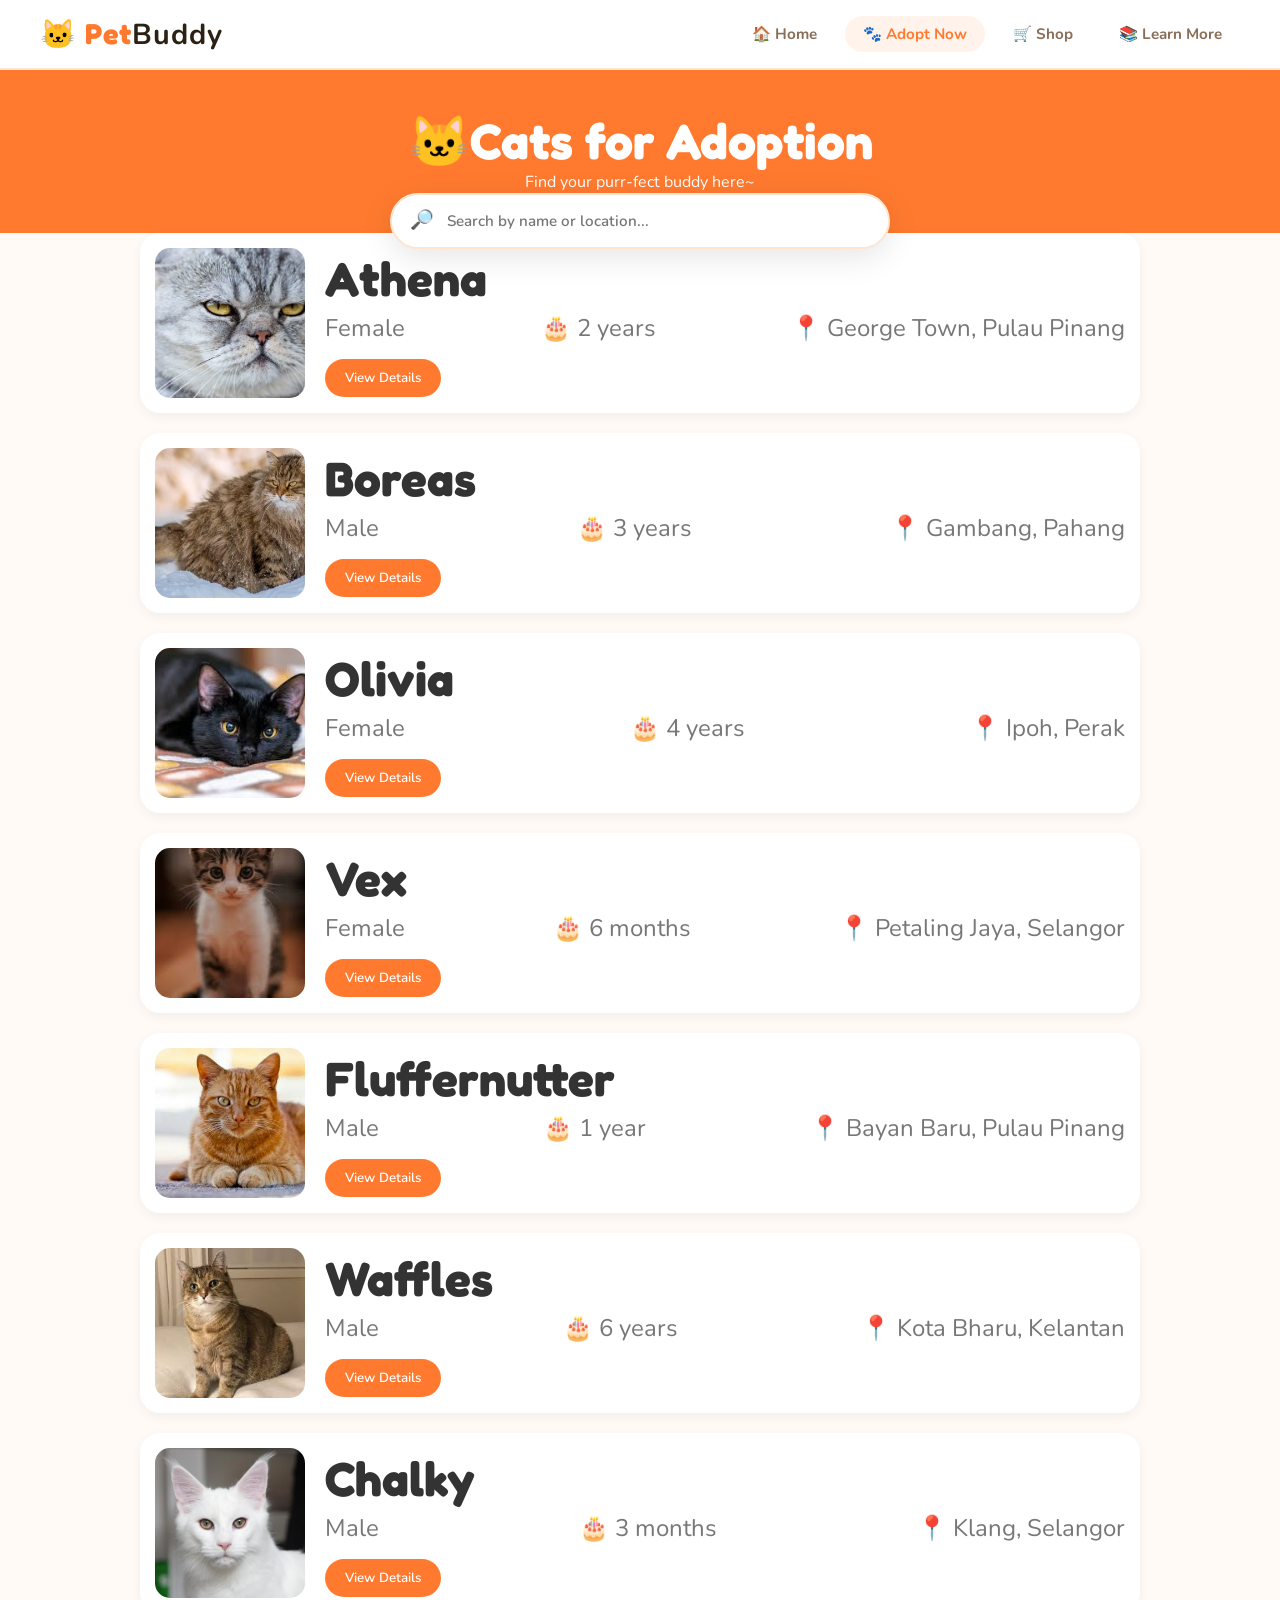
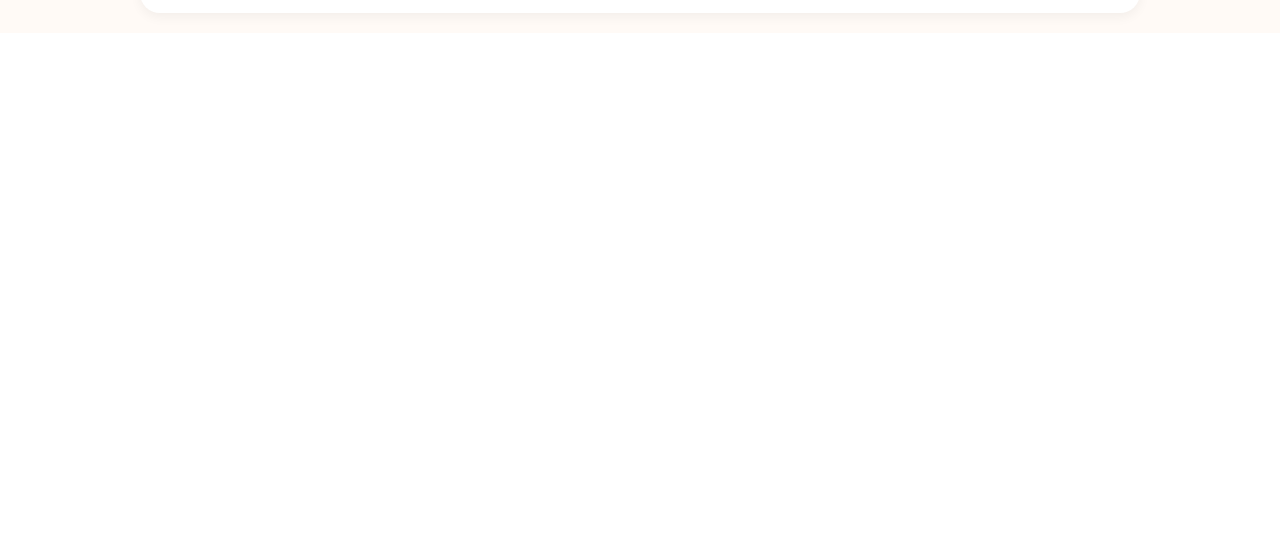
==== Catalogue.html @ 785731c1 "aa" ====
<!DOCTYPE html>
<html>

<head>
    <link rel="stylesheet" href="navbar.css">
    <link rel="stylesheet" href="catalogueStyle.css">
    <title>PetBuddy 🐱-Find Your Purr-fect friend!</title>
    <link href="https://fonts.googleapis.com/css2?family=Fredoka+One&family=Nunito:wght@400;600&display=swap"
        rel="stylesheet" />
</head>

<body>
    <!-- navigation bar -->
    <div id="navbar-container"></div>

    <section>
        <!--ADOPT PAGE-->
        <div id="adopt">
            <div class="catalogue-header">
                <h1 class="header-text">🐱Cats for Adoption </h1>
                <p>Find your purr-fect buddy here~</p>
                <div class="search-container-box">
                    <div class="search-wrapper">
                        <div id="suggestionsBox" class="suggest-drop"></div>
                        <span class="search-icon">🔎</span>
                        <input class="search-bar" id="searchInput" type="text"
                            placeholder="Search by name or location..." oninput="filterCats(); showSuggestions();"
                            autocomplete="off">
                    </div>
                </div>
            </div>
            <div class="cats-cards" id="catsCard">
            </div>
        </div>
        <div style="height: 500px; background: white;"></div>

        </div>
        </div>
    </section>
    <div id="catModal" class="modal">
        <div class="modal-content">
            <span class="close-btn" onclick="closePopup()">&times;</span>
            <div id="modalBody">
            </div>
        </div>
    </div>
    <script src="catalogueScript.js"></script>
    <script src="navbar.js"></script>
    
</body>

</html>
---- navbar.css ----
:root {
    --orange: #FF7A2F;
    --orange-light: #FF9A5C;
    --orange-dark: #E05A10;
    --orange-pale: #FFF3EC;
    --cream: #FFFAF6;
    --white: #FFFFFF;
    --text: #2D2014;
    --text-muted: #8A6E58;
}

* {
    margin: 0;
    padding: 0;
    box-sizing: border-box;
}

body {
    font-family: 'Nunito', sans-serif;
    background: var(--cream);
    color: var(--text);
}

nav {
    position: sticky;
    top: 0;

    display: flex;
    justify-content: space-between;
    align-items: center;

    height: 70px;
    padding: 0 40px;

    background: rgba(255, 255, 255, 0.92);
    backdrop-filter: blur(16px);

    border-bottom: 2px solid #FFE4D0;

    box-shadow: 0 2px 20px rgba(255, 122, 47, 0.08);
}

.logo {
    font-family: 'Fredoka One', cursive;
    font-size: 1.8rem;
    color: var(--orange);
    letter-spacing: 1px;
    font-weight: bold;
}

.logo span {
    color: var(--text);
}

.nav-links {
    display: flex;
    gap: 10px;
    list-style: none;
}

.nav-links li {
    list-style: none;
}

.nav-links a {
    text-decoration: none;

    font-family: 'Nunito', sans-serif;
    font-size: 0.95rem;
    font-weight: 700;

    color: var(--text-muted);

    padding: 8px 18px;
    border-radius: 50px;

    transition: all 0.25s ease;
}

.nav-links a:hover,
.nav-links a.active {
    background: var(--orange-pale);
    color: var(--orange);
}


@media (max-width: 768px) {

    nav {
        padding: 0 20px;
        flex-direction: column;
        height: auto;
        padding-top: 15px;
        padding-bottom: 15px;
        gap: 10px;
    }

    .nav-links {
        flex-wrap: wrap;
        justify-content: center;
    }

    .logo {
        font-size: 1.5rem;
    }

    .nav-links a {
        font-size: 0.9rem;
        padding: 6px 14px;
    }
}
---- catalogueStyle.css ----
* {
    margin: 0;
    padding: 0;
    box-sizing: border-box;
    font-family: 'Nunito', sans-serif;
    ;
}

.catalogue-header {
    display: flex;
    flex-direction: column;
    align-items: center;
    /*Horizontal alignment*/
    justify-content: center;
    /*Vertical alignment*/
    background-color: #ff7a2f;
    width: 100%;
    padding: 40px 20px;
}


.catalogue-header {
    width: auto;
    height: auto;
}

.catalogue-header p {
    color: white;
    text-shadow: black;
    font-family: 'Nunito', sans-serif;
}

/*Search box styling*/

.search-container-box {
    width: 100%;
    display: flex;
    justify-content: center;
}

.search-wrapper {
    position: relative;
    /* This is the anchor */
    width: 90%;
    max-width: 500px;
    /* Keeps the bar from getting too long */
    margin-bottom: -90px;
    z-index: 10;
    color: initial;
}

/*Suggestion box*/
.suggest-drop {
    position: absolute;
    top: 54px;
    /* Directly below the input */
    left: 0;
    right: 0;
    width: 100%;
    background: white;
    border: 1px solid #ddd;
    border-top: none;
    border-radius: 0 0 15px 15px;
    box-shadow: 0 8px 16px rgba(0, 0, 0, 0.1);
    z-index: 1000;
    max-height: 200px;
    overflow-y: auto;
    display: none;
    /* Hidden by default */
}

.suggest-item {
    padding: 12px 20px;
    cursor: pointer;
    border-bottom: 1px solid #f9f9f9;
    color: #333;
}

.suggest-item:hover {
    background-color: #fff5f0;
    /* Light orange tint */
    color: #ff7a2f;
}

.search-bar {
    padding: 16px 24px 16px 50px;
    border-radius: 50px;
    border: 2px solid #FFE4D0;
    background: white;
    box-shadow: 0 8px 32px rgba(0, 0, 0, 0.1);
    outline: none;
    font-family: 'Nunito', sans-serif;
    font-size: 0.95rem;
    font-weight: 600;
    transition: border-color 0.2s;
    color: #333;
    width: 100%;
}

.search-icon {
    left: 20px;
    position: absolute;
    top: 30%;
    transform: translateY(-50%);
    font-size: 1.2rem;
    z-index: 10;
    /* Always make it on top of the input */
}

.search-bar {
    width: 100%;
    padding: 16px 24px 16px 55px;
    border-radius: 50px;
    border: 2px solid #FFE4D0;
    outline: none;
    align-items: left;
    background: white;
}

.header-text {
    color: white;
    font-family: 'Fredoka One', cursive;
    font-size: 50px;
}

/*Cat cards styling*/

.cat-card {
    display: flex;
    align-items: center;
    justify-content: center;
    width: 90%;
    max-width: 1000px;
    margin: 0 auto 20px auto;
    height: auto;
    background: white;
    border-radius: 20px;
    padding: 15px;
    margin-bottom: 20px;
    box-shadow: 0 4px 12px rgba(0, 0, 0, 0.05);
    cursor: pointer;
    transition: 0.3s;
}

.cat-card:hover {
    transform: scale(1.02);
    box-shadow: 0 6px 18px rgba(255, 122, 47, 0.2);
}

.cat-image div {
    width: 100px;
    height: 100px;
    border-radius: 12px;
    object-fit: cover;
    margin-right: 20px;
}

.cat-image {
    width: 150px;
    height: 150px;
    flex-shrink: 0;
    overflow: hidden;
    border-radius: 15px;
    margin-right: 20px;
}

/*photo inside card*/
.cat-image img {
    width: 100%;
    height: 100%;
    object-fit: cover;
    /* Crops the image to fit perfectly without stretching */
    display: block;
}

.cat-info {
    display: flex;
    flex-direction: column;
    justify-content: center;
    flex-grow: 1;
    /* Takes up the remaining space */
}

.cat-info h3 {
    font-family: 'Fredoka One', cursive;
    color: #333;
    font-size: 3rem;
    margin-bottom: 5px;
}

.cat-row-meta {
    display: flex;
    justify-content: space-between;
    align-items: center;
    color: #777;
    font-size: 1.5rem;
}

/*View details Popup function*/

.view-details-button {
    margin-top: 15px;
    padding: 10px 20px;
    background-color: #ff7a2f;
    color: white;
    border: none;
    border-radius: 25px;
    font-family: 'Nunito', sans-serif;
    font-weight: 600;
    cursor: pointer;
    transition: all 0.3s ease;
    width: fit-content;
    /* Keeps the button from stretching too wide */
}

.view-details-button:hover {
    background-color: #e66a25;
    transform: scale(1.05);
    box-shadow: 0 4px 10px rgba(255, 122, 47, 0.3);
}

.modal {
    display: none;
    /* Hidden by default */
    position: fixed;
    z-index: 100;
    /* Stays on top of everything */
    left: 0;
    top: 0;
    width: 100%;
    height: 100%;
    background-color: rgba(0, 0, 0, 0.5);
    /* Semi-transparent black background */
}

.modal-content {
    background-color: white;
    margin: 10% auto;
    padding: 30px;
    border-radius: 20px;
    width: 80%;
    max-width: 500px;
    position: relative;
    animation: slideDown 0.3s ease;
    margin-top: -2px;
}

.adopt-btn {
    width: 100%;
    padding: 12px;
    background-color: #ff7a2f;
    color: white;
    border: none;
    border-radius: 10px;
    font-weight: bold;
    cursor: pointer;
    font-family: 'Nunito', sans-serif;
    margin-top: 15px;

}

.adopt-btn:hover {
    background-color: #e66a25;
}

@keyframes slideDown {
    from {
        transform: translateY(-50px);
        opacity: 0;
    }

    to {
        transform: translateY(0);
        opacity: 1;
    }
}

.close-btn {
    position: absolute;
    right: 20px;
    top: 15px;
    font-size: 28px;
    cursor: pointer;
}
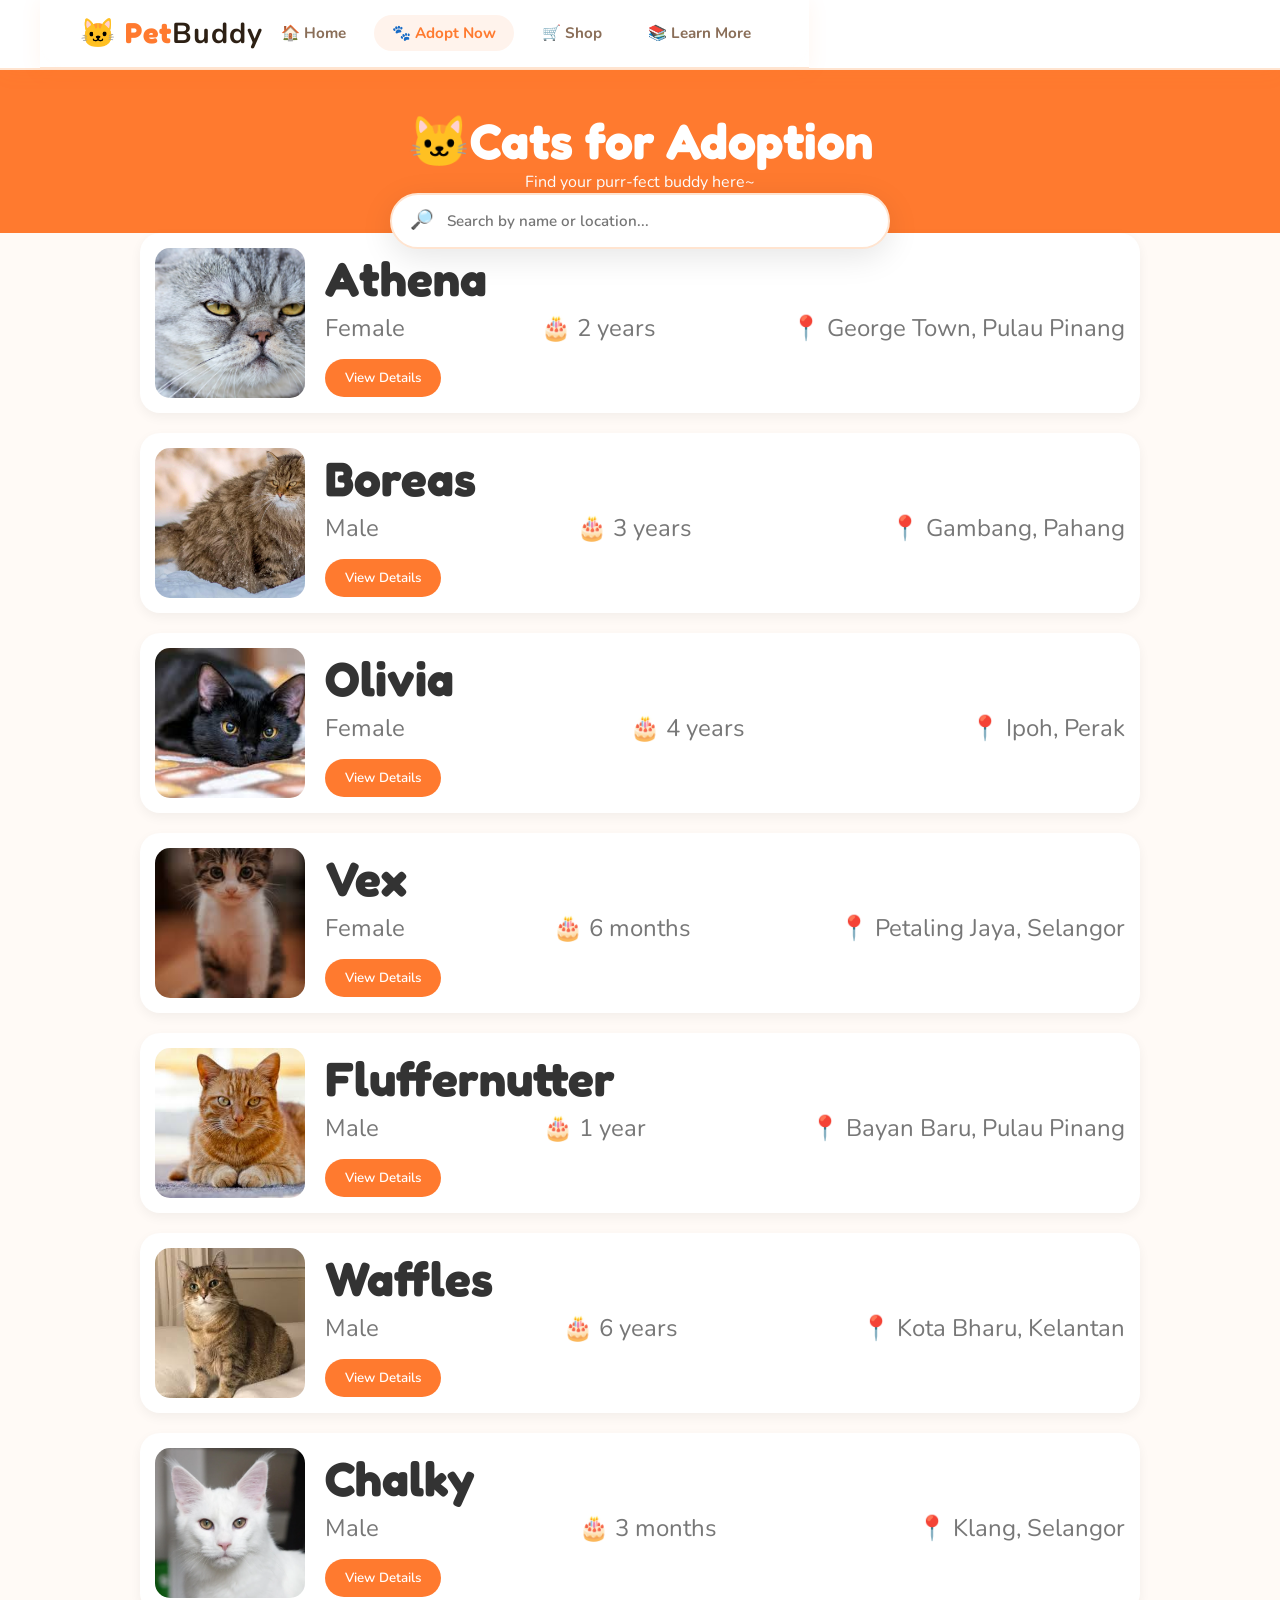
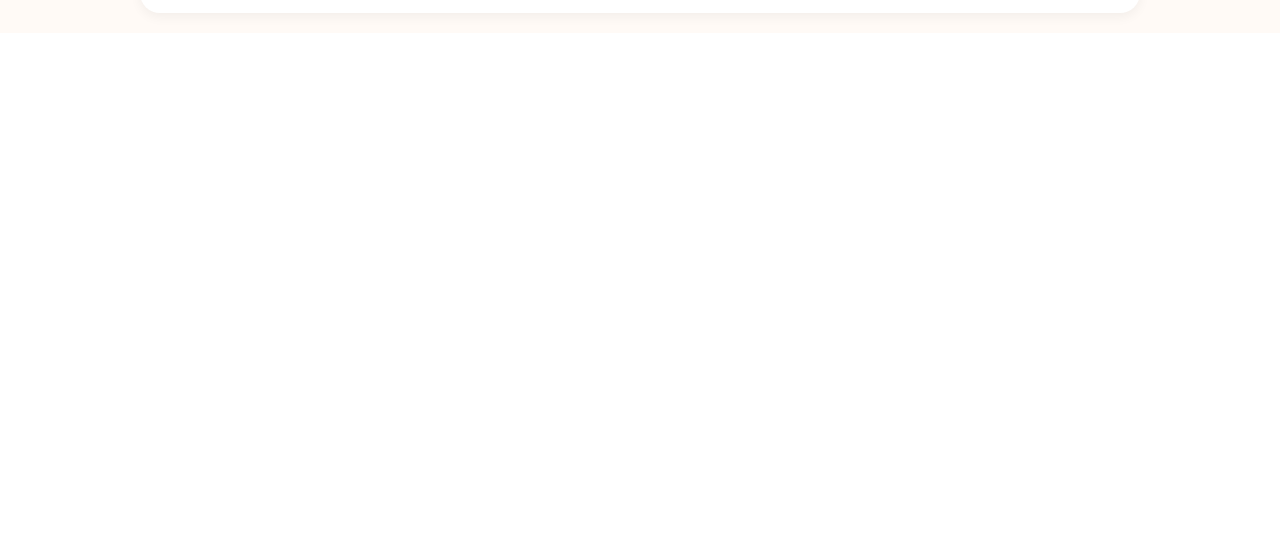
==== commit b76102fb: "g" ====
--- a/Catalogue.html
+++ b/Catalogue.html
@@ -11,7 +11,7 @@
 
 <body>
     <!-- navigation bar -->
-    <div id="navbar-container"></div>
+    <nav id="navbar-container"></nav>
 
     <section>
         <!--ADOPT PAGE-->
--- a/catalogueStyle.css
+++ b/catalogueStyle.css
@@ -217,6 +217,17 @@
     background-color: #e66a25;
     transform: scale(1.05);
     box-shadow: 0 4px 10px rgba(255, 122, 47, 0.3);
+}
+
+.popup-text {
+    font-family:'Fredoka One'; color: #333;
+}
+
+.popup-meta {
+    display: flex;
+    gap: 20px; 
+    margin: 30px 0; 
+    color: #666;
 }
 
 .modal {
@@ -245,22 +256,12 @@
     margin-top: -2px;
 }
 
-.adopt-btn {
-    width: 100%;
-    padding: 12px;
-    background-color: #ff7a2f;
-    color: white;
-    border: none;
-    border-radius: 10px;
-    font-weight: bold;
-    cursor: pointer;
-    font-family: 'Nunito', sans-serif;
-    margin-top: 15px;
-
-}
-
-.adopt-btn:hover {
-    background-color: #e66a25;
+.modal-image {
+    width:100%; 
+    height:250px; 
+    object-fit:cover; 
+    border-radius:15px; 
+    margin-bottom:15px;
 }
 
 @keyframes slideDown {
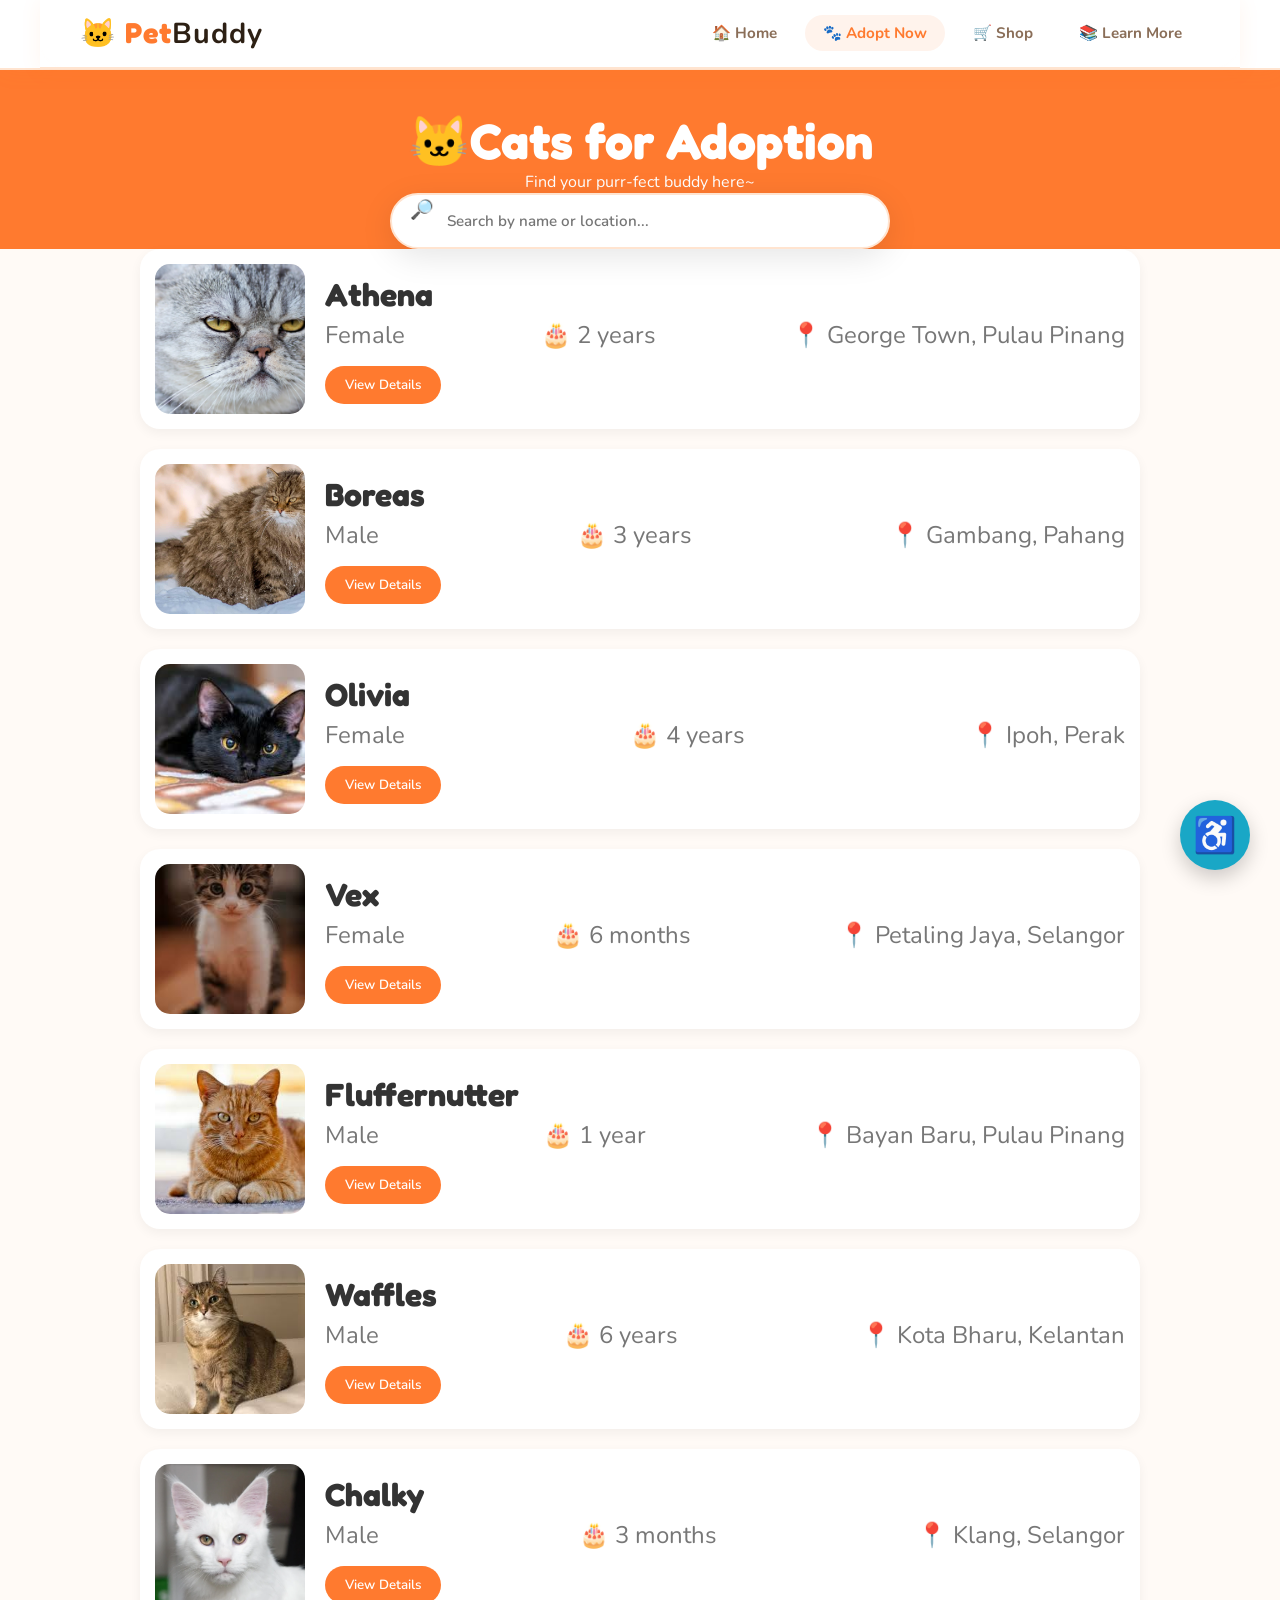
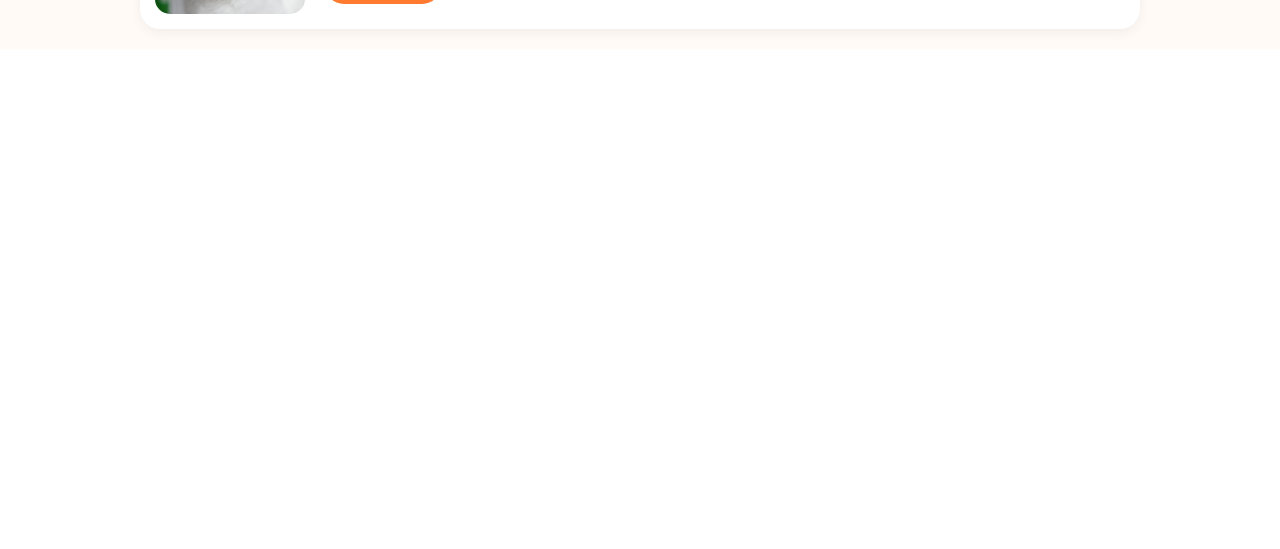
==== commit dd8b19e3: "oku button" ====
--- a/Catalogue.html
+++ b/Catalogue.html
@@ -7,6 +7,7 @@
     <title>PetBuddy 🐱-Find Your Purr-fect friend!</title>
     <link href="https://fonts.googleapis.com/css2?family=Fredoka+One&family=Nunito:wght@400;600&display=swap"
         rel="stylesheet" />
+    <link rel="stylesheet" href="oku.css" />
 </head>
 
 <body>
@@ -44,9 +45,9 @@
             </div>
         </div>
     </div>
+    <script src="navbar.js"></script>
     <script src="catalogueScript.js"></script>
-    <script src="navbar.js"></script>
-    
+    <script src="oku.js"></script>
 </body>
 
 </html>
--- a/navbar.css
+++ b/navbar.css
@@ -21,6 +21,10 @@
     color: var(--text);
 }
 
+#navbar-container {
+    width: 100%;
+}
+
 nav {
     position: sticky;
     top: 0;
@@ -30,6 +34,7 @@
     align-items: center;
 
     height: 70px;
+    width: 100%;
     padding: 0 40px;
 
     background: rgba(255, 255, 255, 0.92);
--- a/catalogueStyle.css
+++ b/catalogueStyle.css
@@ -6,6 +6,10 @@
     ;
 }
 
+body {
+    overflow-x: hidden;
+}
+
 .catalogue-header {
     display: flex;
     flex-direction: column;
@@ -16,12 +20,6 @@
     background-color: #ff7a2f;
     width: 100%;
     padding: 40px 20px;
-}
-
-
-.catalogue-header {
-    width: auto;
-    height: auto;
 }
 
 .catalogue-header p {
@@ -44,7 +42,7 @@
     width: 90%;
     max-width: 500px;
     /* Keeps the bar from getting too long */
-    margin-bottom: -90px;
+    margin-bottom: -40px;
     z-index: 10;
     color: initial;
 }
@@ -184,7 +182,7 @@
 .cat-info h3 {
     font-family: 'Fredoka One', cursive;
     color: #333;
-    font-size: 3rem;
+    font-size: 2rem;
     margin-bottom: 5px;
 }
 
@@ -220,13 +218,14 @@
 }
 
 .popup-text {
-    font-family:'Fredoka One'; color: #333;
+    font-family: 'Fredoka One';
+    color: #333;
 }
 
 .popup-meta {
     display: flex;
-    gap: 20px; 
-    margin: 30px 0; 
+    gap: 20px;
+    margin: 30px 0;
     color: #666;
 }
 
@@ -257,11 +256,11 @@
 }
 
 .modal-image {
-    width:100%; 
-    height:250px; 
-    object-fit:cover; 
-    border-radius:15px; 
-    margin-bottom:15px;
+    width: 100%;
+    height: 250px;
+    object-fit: cover;
+    border-radius: 15px;
+    margin-bottom: 15px;
 }
 
 @keyframes slideDown {
--- a/oku.css
+++ b/oku.css
@@ -0,0 +1,103 @@
+/* ACCESSIBILITY BUTTON */
+.accessibility-btn {
+
+    position: fixed;
+
+    bottom: 30px;
+    right: 30px;
+
+    width: 70px;
+    height: 70px;
+
+    border-radius: 50%;
+
+    background: #19a7c6;
+
+    display: flex;
+    justify-content: center;
+    align-items: center;
+
+    font-size: 35px;
+
+    color: white;
+
+    cursor: pointer;
+
+    box-shadow: 0 8px 20px rgba(0, 0, 0, 0.2);
+
+    z-index: 9999;
+
+    transition: 0.3s;
+}
+
+.accessibility-btn:hover {
+
+    transform: scale(1.1);
+
+}
+
+/* MENU */
+.accessibility-menu {
+
+    position: fixed;
+
+    bottom: 115px;
+    right: 30px;
+
+    width: 250px;
+
+    background: white;
+
+    padding: 20px;
+
+    border-radius: 20px;
+
+    box-shadow: 0 10px 25px rgba(0, 0, 0, 0.15);
+
+    display: none;
+
+    z-index: 9999;
+}
+
+/* SHOW MENU */
+.accessibility-menu.show {
+
+    display: block;
+
+}
+
+.accessibility-menu h3 {
+
+    margin-bottom: 15px;
+
+}
+
+/* MENU BUTTONS */
+.accessibility-menu button {
+
+    width: 100%;
+
+    padding: 12px;
+
+    margin-top: 10px;
+
+    border: none;
+
+    border-radius: 10px;
+
+    background: #19a7c6;
+
+    color: white;
+
+    cursor: pointer;
+
+    font-size: 16px;
+
+    transition: 0.3s;
+}
+
+.accessibility-menu button:hover {
+
+    background: #1487a0;
+
+}
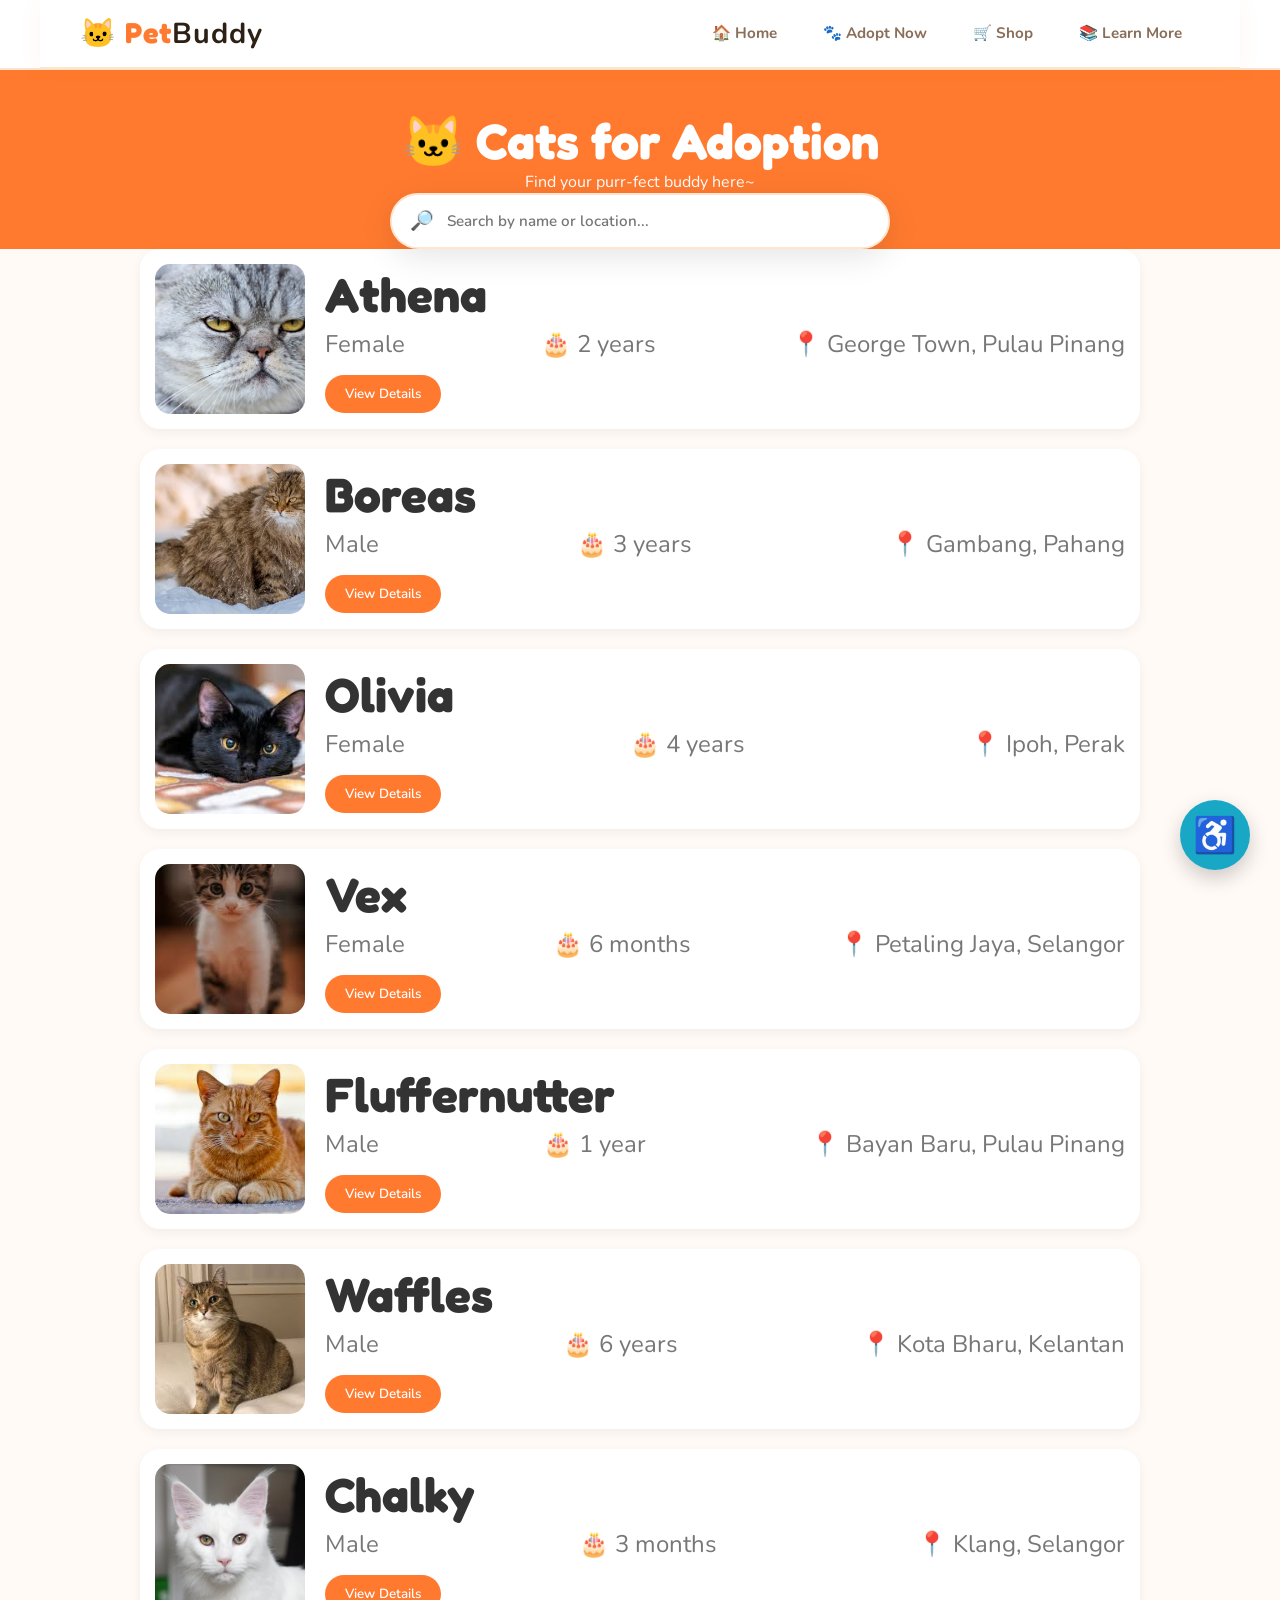
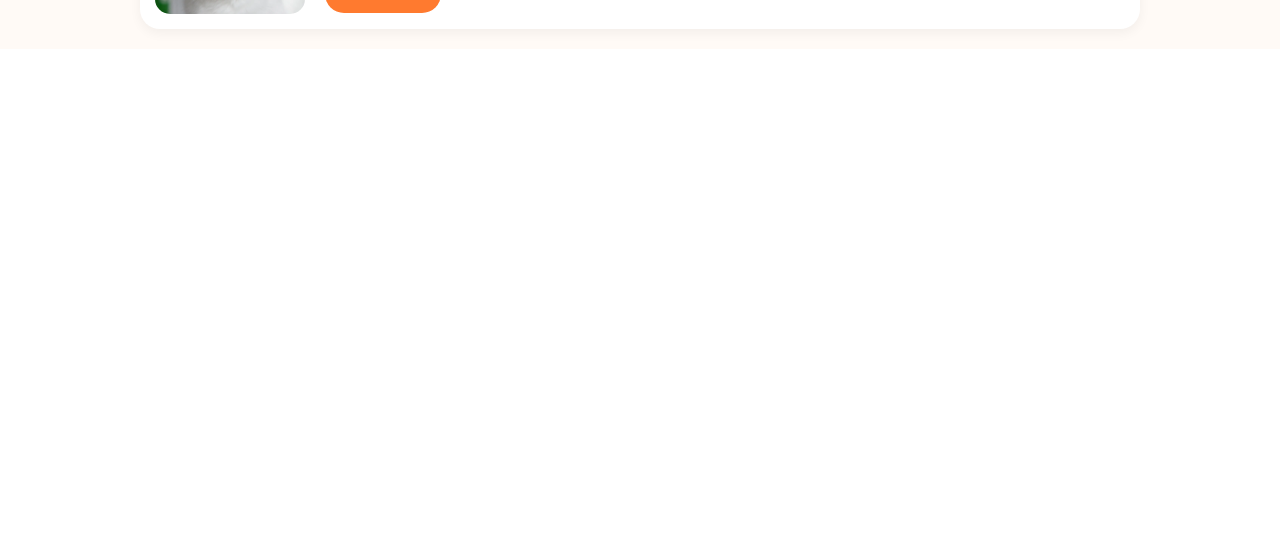
==== commit 7e5eee21: "s" ====
--- a/Catalogue.html
+++ b/Catalogue.html
@@ -1,50 +1,48 @@
 <!DOCTYPE html>
-<html>
-
-<head>
+<html lang="en"> <head>
+    <meta charset="UTF-8">
+    <meta name="viewport" content="width=device-width, initial-scale=1.0">
+    <link href="https://fonts.googleapis.com/css2?family=Fredoka+One&family=Nunito:wght@400;600&display=swap"
+        rel="stylesheet" />
     <link rel="stylesheet" href="navbar.css">
     <link rel="stylesheet" href="catalogueStyle.css">
-    <title>PetBuddy 🐱-Find Your Purr-fect friend!</title>
-    <link href="https://fonts.googleapis.com/css2?family=Fredoka+One&family=Nunito:wght@400;600&display=swap"
-        rel="stylesheet" />
+    <title>PetBuddy 🐱 - Find Your Purr-fect friend!</title>
     <link rel="stylesheet" href="oku.css" />
 </head>
 
 <body>
-    <!-- navigation bar -->
     <nav id="navbar-container"></nav>
 
-    <section>
-        <!--ADOPT PAGE-->
-        <div id="adopt">
-            <div class="catalogue-header">
-                <h1 class="header-text">🐱Cats for Adoption </h1>
-                <p>Find your purr-fect buddy here~</p>
-                <div class="search-container-box">
-                    <div class="search-wrapper">
-                        <div id="suggestionsBox" class="suggest-drop"></div>
-                        <span class="search-icon">🔎</span>
-                        <input class="search-bar" id="searchInput" type="text"
-                            placeholder="Search by name or location..." oninput="filterCats(); showSuggestions();"
-                            autocomplete="off">
-                    </div>
+    <main id="adopt">
+        
+        <header class="catalogue-header">
+            <h1 class="header-text">🐱 Cats for Adoption </h1>
+            <p>Find your purr-fect buddy here~</p>
+            
+            <div class="search-container-box" role="search"> 
+                <div class="search-wrapper">
+                    <div id="suggestionsBox" class="suggest-drop" role="listbox" aria-label="Search suggestions"></div>
+                    <span class="search-icon" aria-hidden="true">🔎</span> <input class="search-bar" id="searchInput" type="search" placeholder="Search by name or location..." oninput="filterCats(); showSuggestions();"
+                        autocomplete="off" aria-label="Search for cats by name or location">
                 </div>
             </div>
-            <div class="cats-cards" id="catsCard">
-            </div>
-        </div>
-        <div style="height: 500px; background: white;"></div>
+        </header>
 
-        </div>
-        </div>
-    </section>
-    <div id="catModal" class="modal">
+        <section class="cats-cards" id="catsCard" aria-label="Available cats container">
+            </section>
+
+        <div style="height: 500px; background: white;" aria-hidden="true"></div>
+
+    </main>
+
+    <div id="catModal" class="modal" role="dialog" aria-modal="true" aria-hidden="true">
         <div class="modal-content">
-            <span class="close-btn" onclick="closePopup()">&times;</span>
-            <div id="modalBody">
-            </div>
+            <button class="close-btn" onclick="closePopup()" aria-label="Close details popup" type="button">&times;</button>
+            <article id="modalBody">
+                </article>
         </div>
     </div>
+
     <script src="navbar.js"></script>
     <script src="catalogueScript.js"></script>
     <script src="oku.js"></script>
--- a/navbar.css
+++ b/navbar.css
@@ -9,10 +9,20 @@
     --text-muted: #8A6E58;
 }
 
+/*Making every font the same for the navigation bar*/
+/* Target the container housing your navbar string elements */
+#navbar-container, 
+.navbar-brand, 
+.logo-text { 
+    font-family: 'Fredoka One', cursive !important;
+    font-weight: normal, !important;/* Fredoka One is naturally ultra-bold, forcing bold can distort it */
+}
+
 * {
     margin: 0;
     padding: 0;
     box-sizing: border-box;
+    font-family: 'Nunito', sans-serif;
 }
 
 body {
@@ -28,6 +38,7 @@
 nav {
     position: sticky;
     top: 0;
+    z-index: 1000;
 
     display: flex;
     justify-content: space-between;
@@ -82,10 +93,14 @@
     transition: all 0.25s ease;
 }
 
-.nav-links a:hover,
-.nav-links a.active {
-    background: var(--orange-pale);
-    color: var(--orange);
+.nav-links a:hover {
+    background:hsl(0, 56%, 81%);
+}
+
+.nav-links a:click,
+.nav-links a:active {
+    background:hsl(0, 56%, 81%);
+    color: hsl(0, 56%, 20%);
 }
 
 
--- a/catalogueStyle.css
+++ b/catalogueStyle.css
@@ -1,10 +1,4 @@
-* {
-    margin: 0;
-    padding: 0;
-    box-sizing: border-box;
-    font-family: 'Nunito', sans-serif;
-    ;
-}
+
 
 body {
     overflow-x: hidden;
@@ -80,8 +74,10 @@
     color: #ff7a2f;
 }
 
+/* COMBINED & CLEANED VERSION - Replace both of your  blocks with this: */
 .search-bar {
-    padding: 16px 24px 16px 50px;
+    width: 100%;
+    padding: 16px 24px 16px 55px;
     border-radius: 50px;
     border: 2px solid #FFE4D0;
     background: white;
@@ -92,27 +88,16 @@
     font-weight: 600;
     transition: border-color 0.2s;
     color: #333;
-    width: 100%;
 }
 
 .search-icon {
+    position: absolute;
+    top: 50%;                  
     left: 20px;
-    position: absolute;
-    top: 30%;
     transform: translateY(-50%);
     font-size: 1.2rem;
     z-index: 10;
     /* Always make it on top of the input */
-}
-
-.search-bar {
-    width: 100%;
-    padding: 16px 24px 16px 55px;
-    border-radius: 50px;
-    border: 2px solid #FFE4D0;
-    outline: none;
-    align-items: left;
-    background: white;
 }
 
 .header-text {
@@ -182,7 +167,7 @@
 .cat-info h3 {
     font-family: 'Fredoka One', cursive;
     color: #333;
-    font-size: 2rem;
+    font-size: 3rem;
     margin-bottom: 5px;
 }
 
@@ -231,16 +216,15 @@
 
 .modal {
     display: none;
-    /* Hidden by default */
     position: fixed;
-    z-index: 100;
-    /* Stays on top of everything */
+    z-index: 9999;
     left: 0;
     top: 0;
     width: 100%;
     height: 100%;
     background-color: rgba(0, 0, 0, 0.5);
-    /* Semi-transparent black background */
+    justify-content: center;
+    align-items: center;
 }
 
 .modal-content {
@@ -281,4 +265,5 @@
     top: 15px;
     font-size: 28px;
     cursor: pointer;
-}+}
+
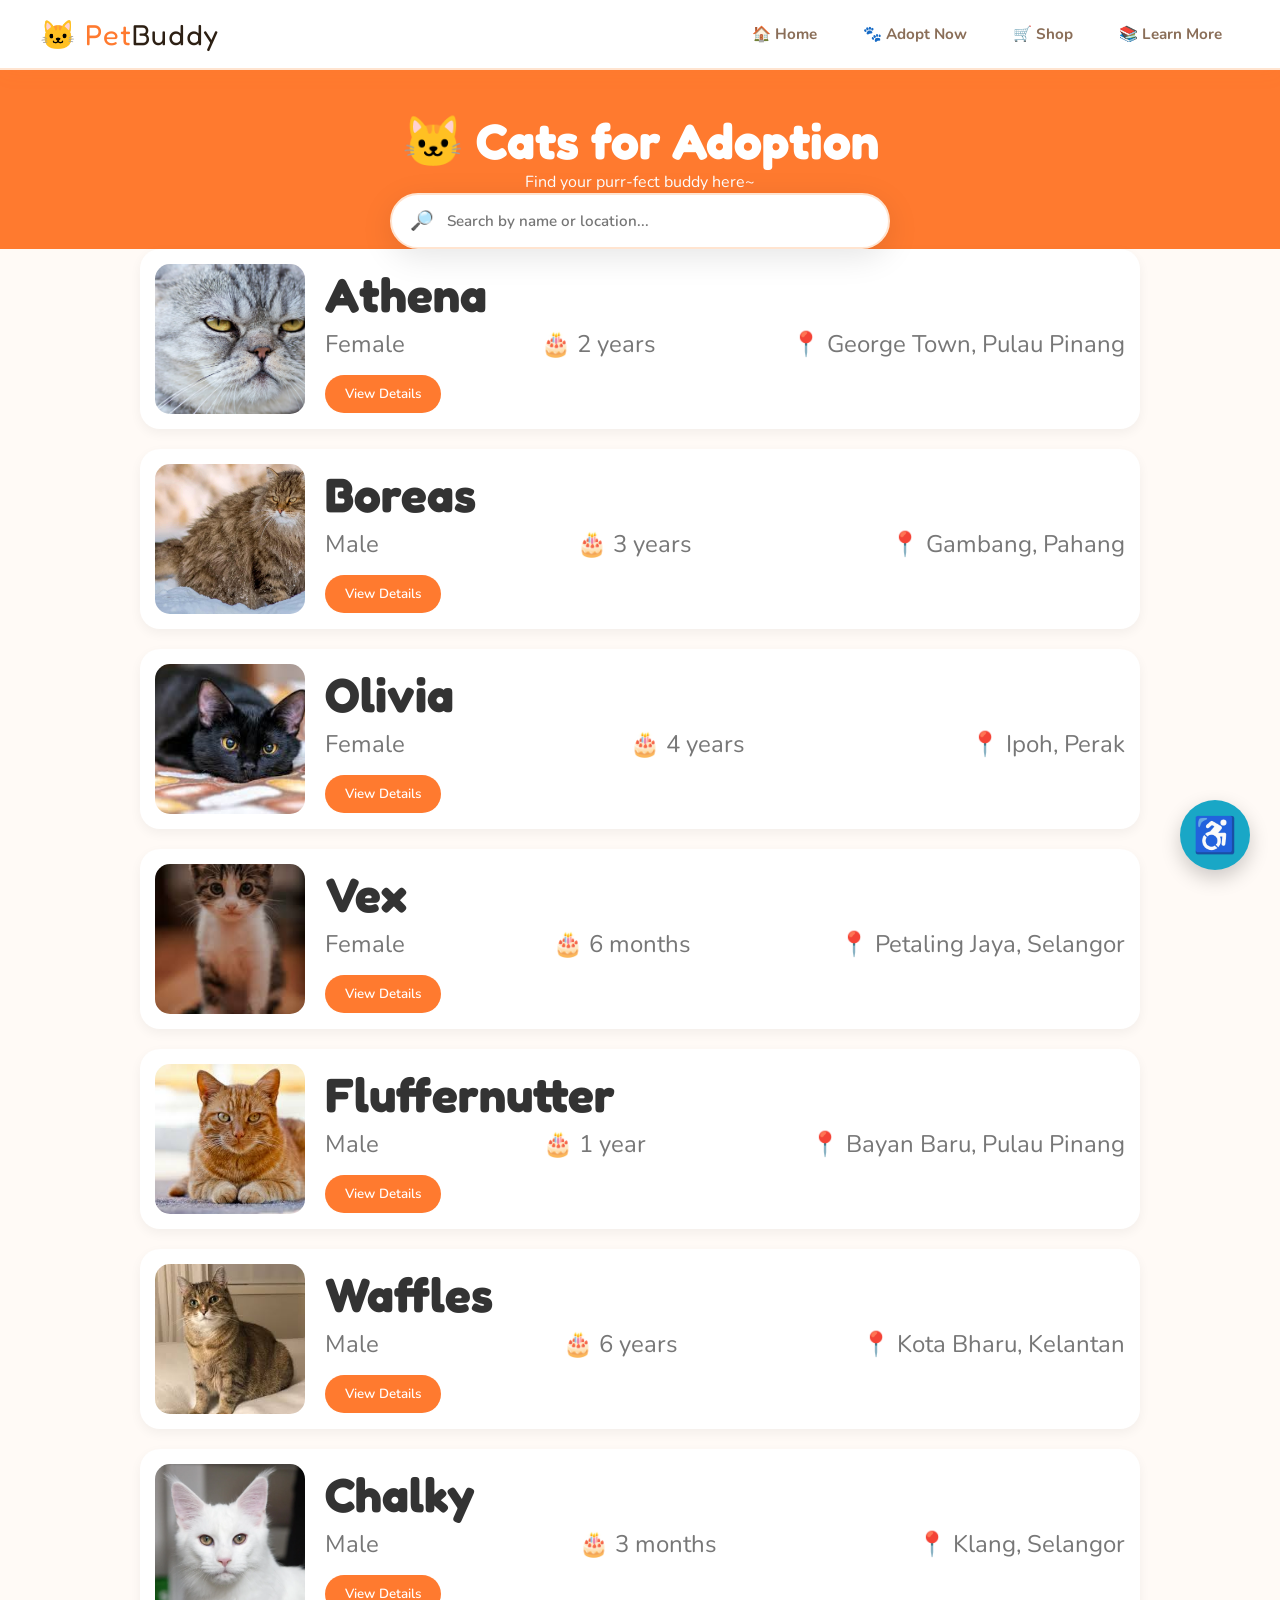
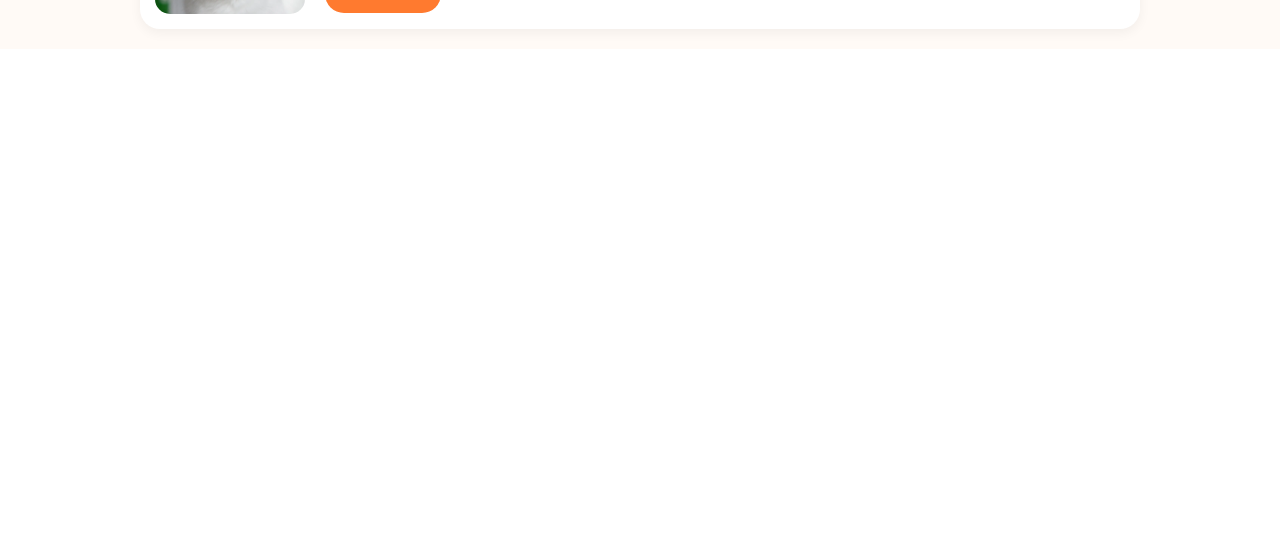
==== commit b4e46f1e: "assa" ====
--- a/Catalogue.html
+++ b/Catalogue.html
@@ -2,16 +2,16 @@
 <html lang="en"> <head>
     <meta charset="UTF-8">
     <meta name="viewport" content="width=device-width, initial-scale=1.0">
-    <link href="https://fonts.googleapis.com/css2?family=Fredoka+One&family=Nunito:wght@400;600&display=swap"
-        rel="stylesheet" />
     <link rel="stylesheet" href="navbar.css">
     <link rel="stylesheet" href="catalogueStyle.css">
     <title>PetBuddy 🐱 - Find Your Purr-fect friend!</title>
     <link rel="stylesheet" href="oku.css" />
+     <link href="https://fonts.googleapis.com/css2?family=Fredoka+One&family=Nunito:wght@400;600&display=swap"
+        rel="stylesheet" />
+    <div id="navbar-container"></div>
 </head>
 
 <body>
-    <nav id="navbar-container"></nav>
 
     <main id="adopt">
         
--- a/navbar.css
+++ b/navbar.css
@@ -11,8 +11,7 @@
 
 /*Making every font the same for the navigation bar*/
 /* Target the container housing your navbar string elements */
-#navbar-container, 
-.navbar-brand, 
+
 .logo-text { 
     font-family: 'Fredoka One', cursive !important;
     font-weight: normal, !important;/* Fredoka One is naturally ultra-bold, forcing bold can distort it */
@@ -61,7 +60,6 @@
     font-size: 1.8rem;
     color: var(--orange);
     letter-spacing: 1px;
-    font-weight: bold;
 }
 
 .logo span {
--- a/catalogueStyle.css
+++ b/catalogueStyle.css
@@ -1,5 +1,3 @@
-
-
 body {
     overflow-x: hidden;
 }
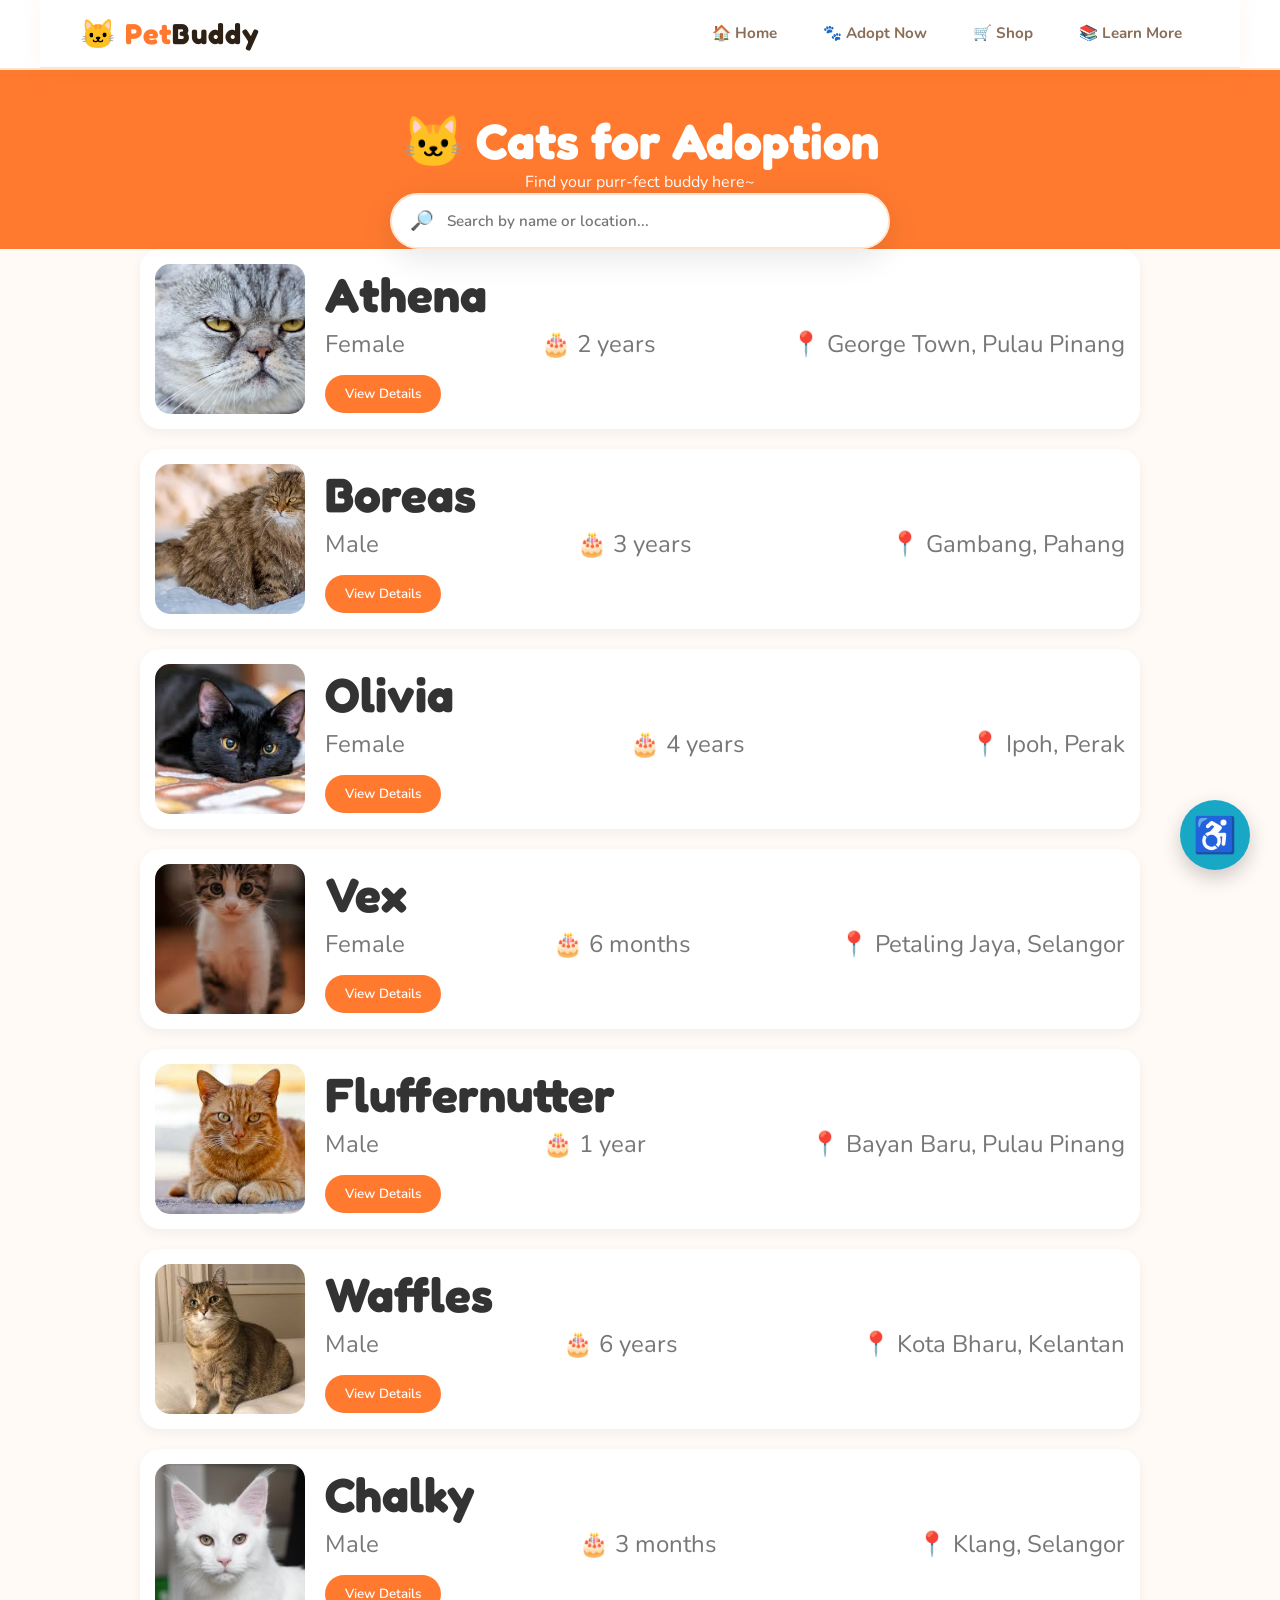
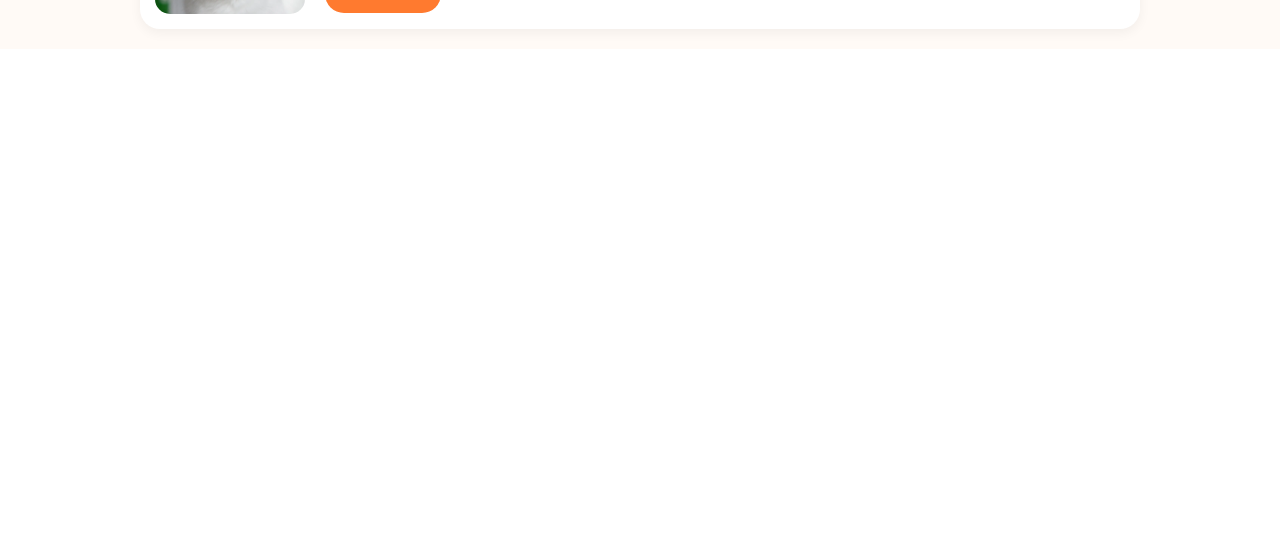
==== commit 9083f375: "Merge branch 'main' of https://github.com/Nat341-b/WEBTECH-PROJECT" ====
--- a/Catalogue.html
+++ b/Catalogue.html
@@ -2,16 +2,16 @@
 <html lang="en"> <head>
     <meta charset="UTF-8">
     <meta name="viewport" content="width=device-width, initial-scale=1.0">
+    <link href="https://fonts.googleapis.com/css2?family=Fredoka+One&family=Nunito:wght@400;600&display=swap"
+        rel="stylesheet" />
     <link rel="stylesheet" href="navbar.css">
     <link rel="stylesheet" href="catalogueStyle.css">
     <title>PetBuddy 🐱 - Find Your Purr-fect friend!</title>
     <link rel="stylesheet" href="oku.css" />
-     <link href="https://fonts.googleapis.com/css2?family=Fredoka+One&family=Nunito:wght@400;600&display=swap"
-        rel="stylesheet" />
-    <div id="navbar-container"></div>
 </head>
 
 <body>
+    <nav id="navbar-container"></nav>
 
     <main id="adopt">
         
--- a/navbar.css
+++ b/navbar.css
@@ -11,7 +11,8 @@
 
 /*Making every font the same for the navigation bar*/
 /* Target the container housing your navbar string elements */
-
+#navbar-container, 
+.navbar-brand, 
 .logo-text { 
     font-family: 'Fredoka One', cursive !important;
     font-weight: normal, !important;/* Fredoka One is naturally ultra-bold, forcing bold can distort it */
@@ -60,6 +61,7 @@
     font-size: 1.8rem;
     color: var(--orange);
     letter-spacing: 1px;
+    font-weight: bold;
 }
 
 .logo span {
--- a/catalogueStyle.css
+++ b/catalogueStyle.css
@@ -1,3 +1,5 @@
+
+
 body {
     overflow-x: hidden;
 }
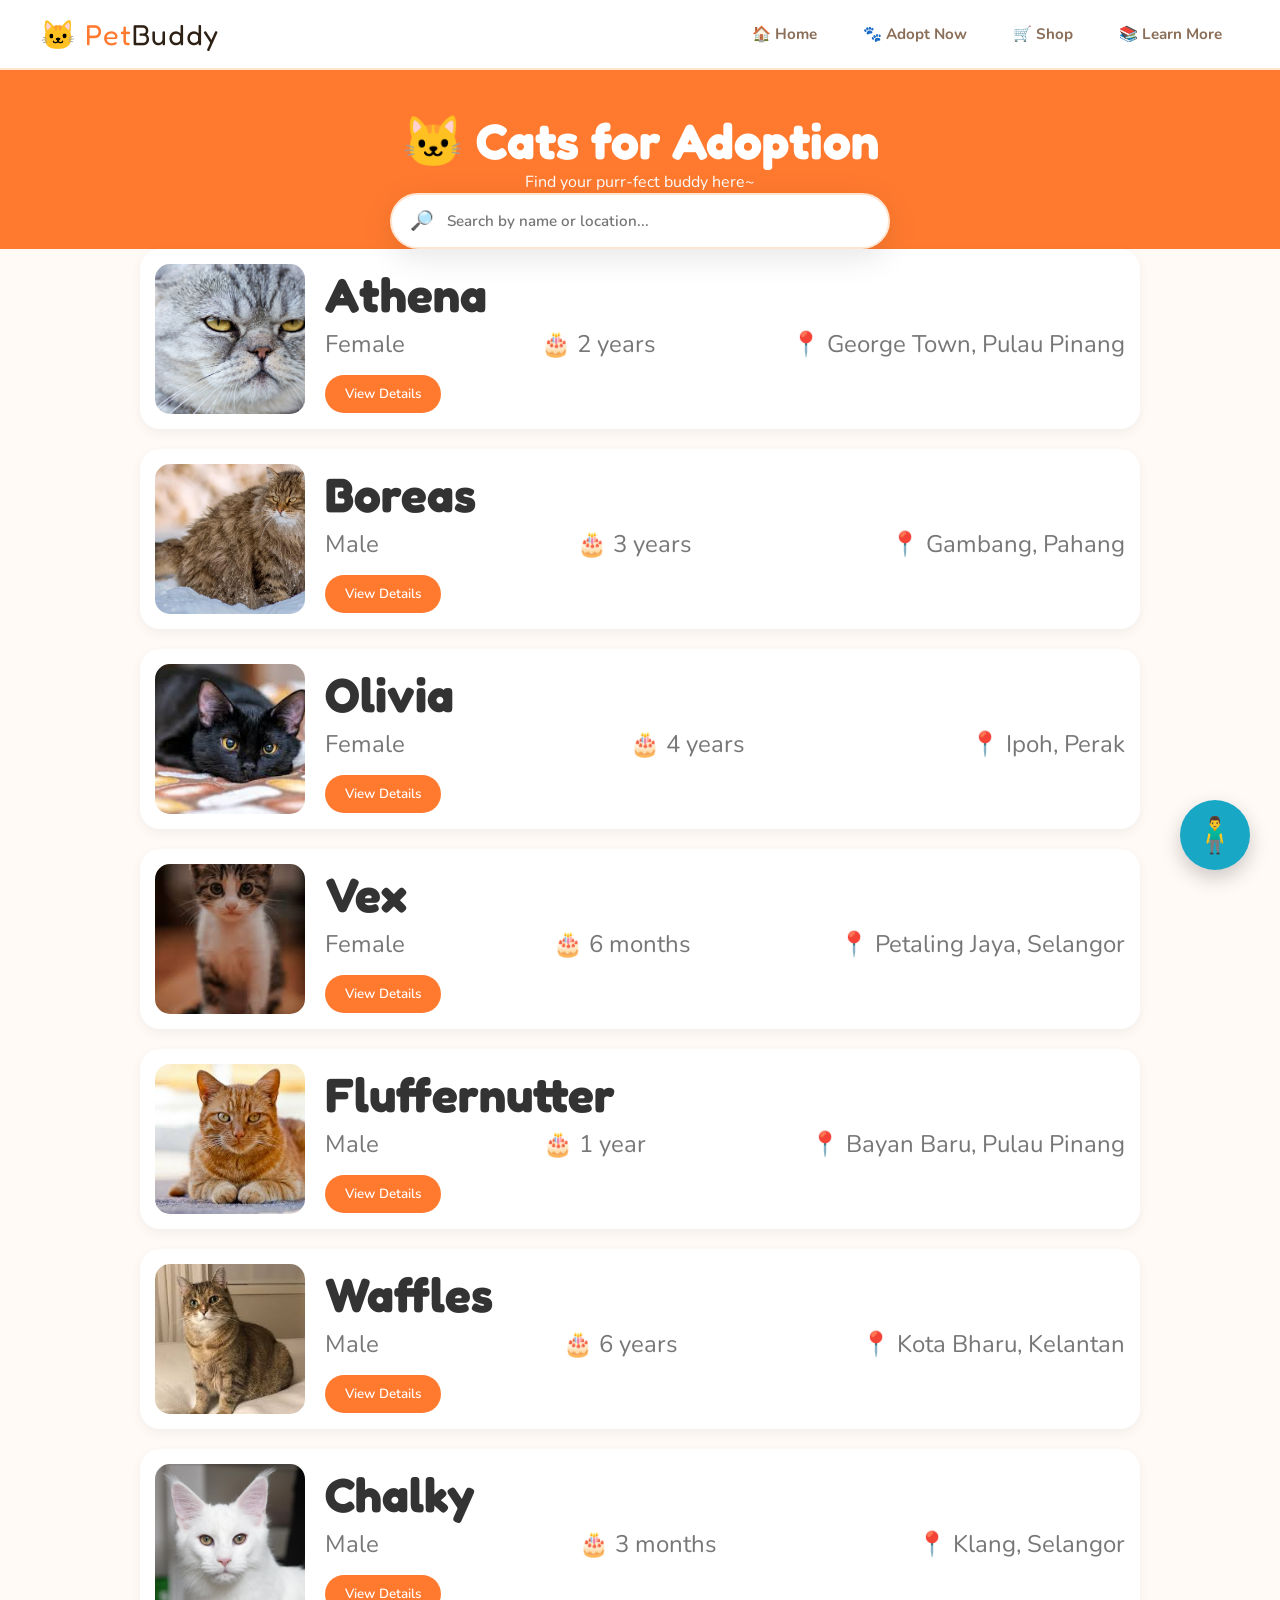
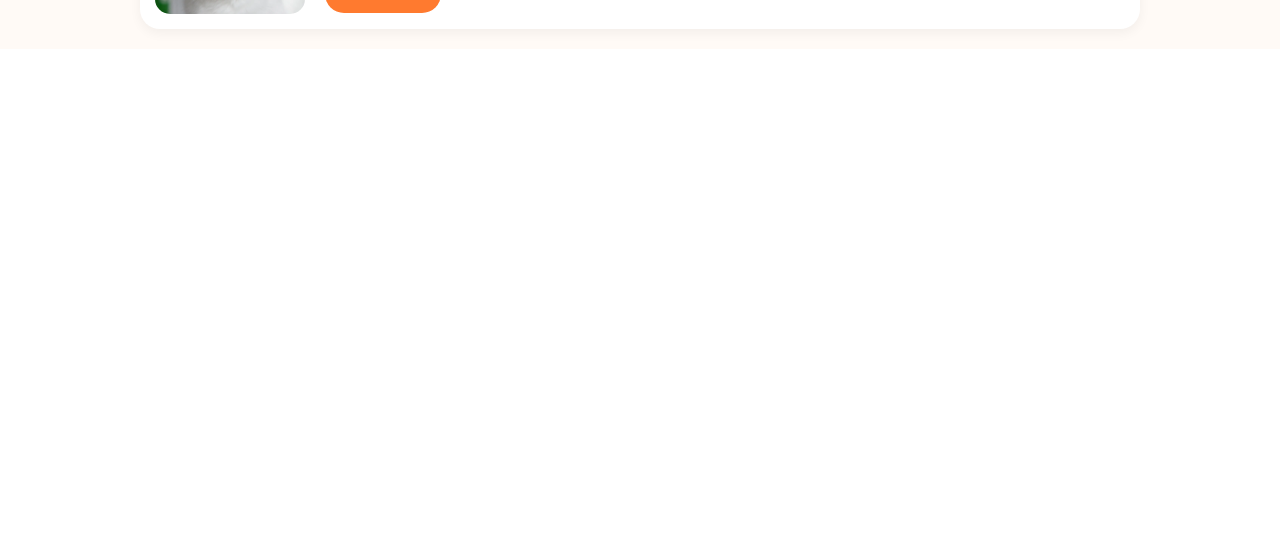
==== commit 0a74a8bd: "Merge branch 'main' of https://github.com/Nat341-b/WEBTECH-PROJECT" ====
--- a/Catalogue.html
+++ b/Catalogue.html
@@ -2,16 +2,16 @@
 <html lang="en"> <head>
     <meta charset="UTF-8">
     <meta name="viewport" content="width=device-width, initial-scale=1.0">
-    <link href="https://fonts.googleapis.com/css2?family=Fredoka+One&family=Nunito:wght@400;600&display=swap"
-        rel="stylesheet" />
     <link rel="stylesheet" href="navbar.css">
     <link rel="stylesheet" href="catalogueStyle.css">
     <title>PetBuddy 🐱 - Find Your Purr-fect friend!</title>
     <link rel="stylesheet" href="oku.css" />
+     <link href="https://fonts.googleapis.com/css2?family=Fredoka+One&family=Nunito:wght@400;600&display=swap"
+        rel="stylesheet" />
+    <div id="navbar-container"></div>
 </head>
 
 <body>
-    <nav id="navbar-container"></nav>
 
     <main id="adopt">
         
--- a/navbar.css
+++ b/navbar.css
@@ -11,8 +11,7 @@
 
 /*Making every font the same for the navigation bar*/
 /* Target the container housing your navbar string elements */
-#navbar-container, 
-.navbar-brand, 
+
 .logo-text { 
     font-family: 'Fredoka One', cursive !important;
     font-weight: normal, !important;/* Fredoka One is naturally ultra-bold, forcing bold can distort it */
@@ -61,7 +60,6 @@
     font-size: 1.8rem;
     color: var(--orange);
     letter-spacing: 1px;
-    font-weight: bold;
 }
 
 .logo span {
--- a/catalogueStyle.css
+++ b/catalogueStyle.css
@@ -1,5 +1,3 @@
-
-
 body {
     overflow-x: hidden;
 }
